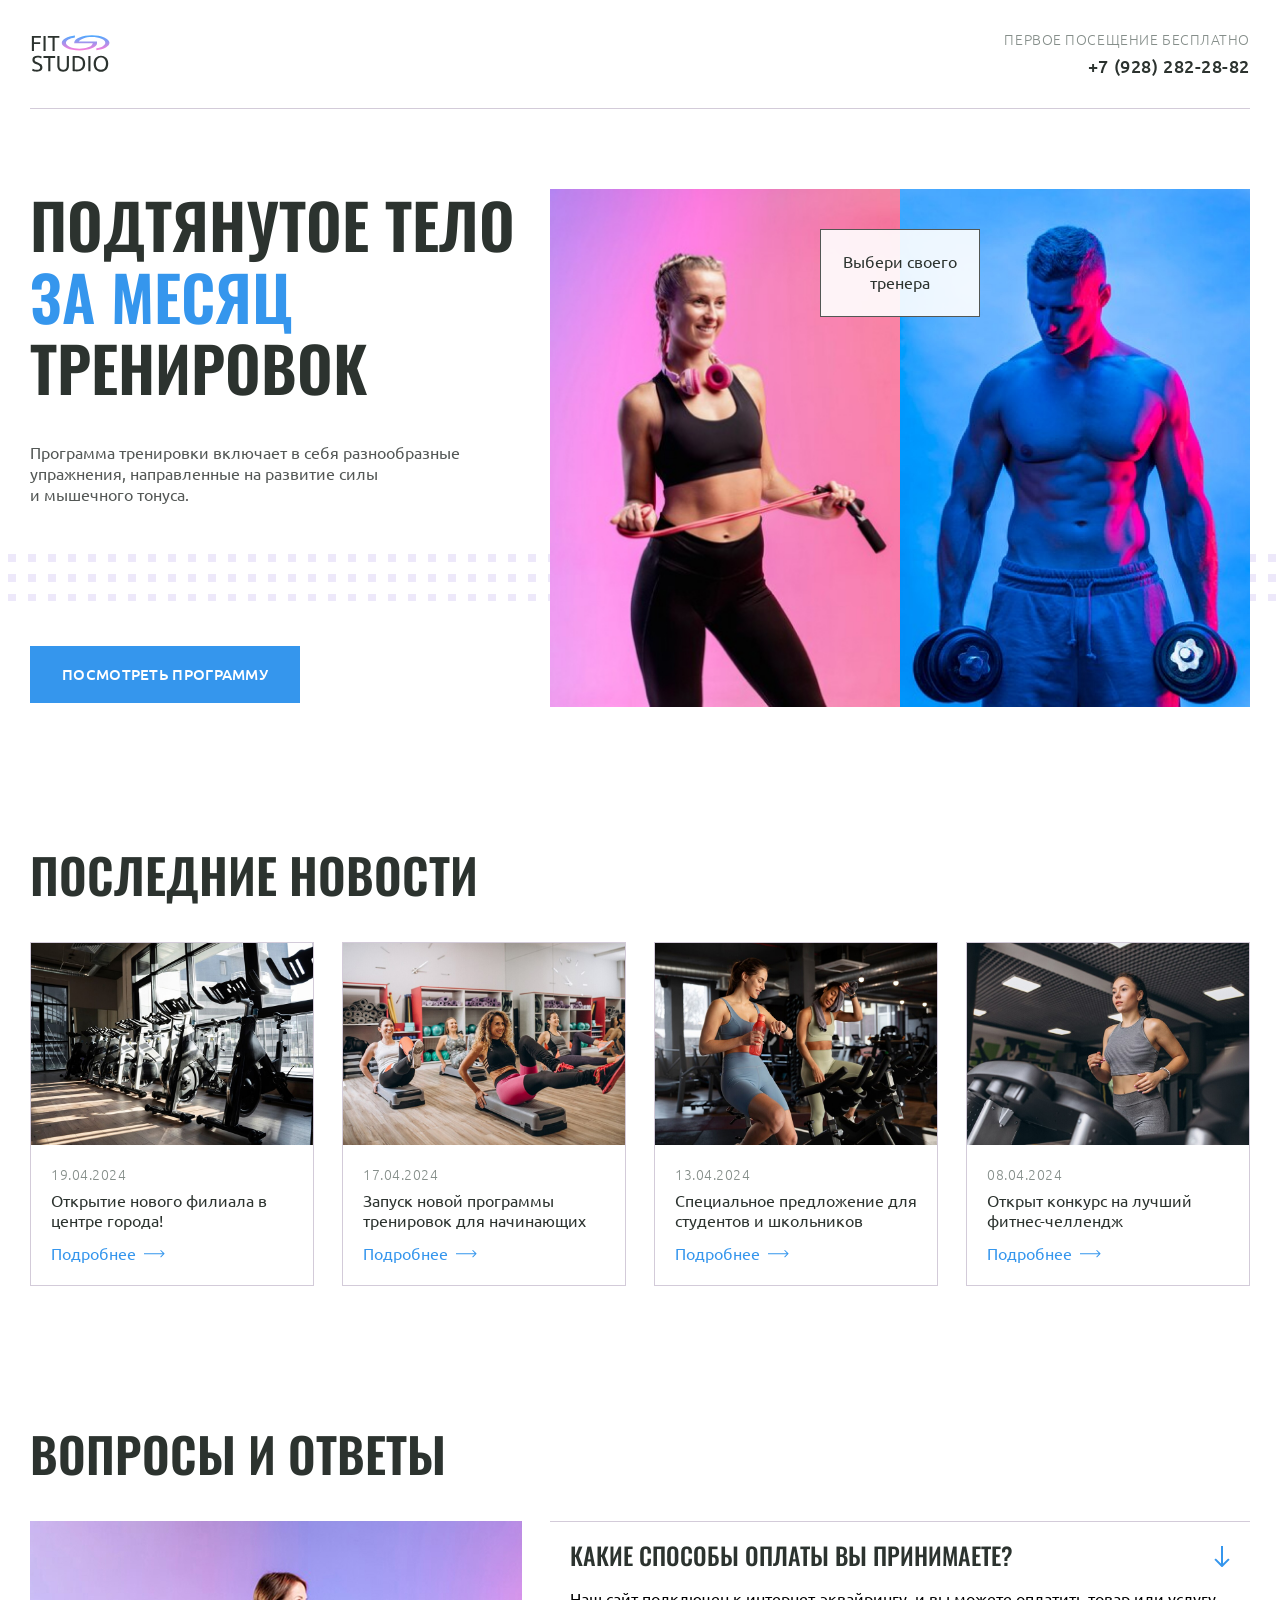
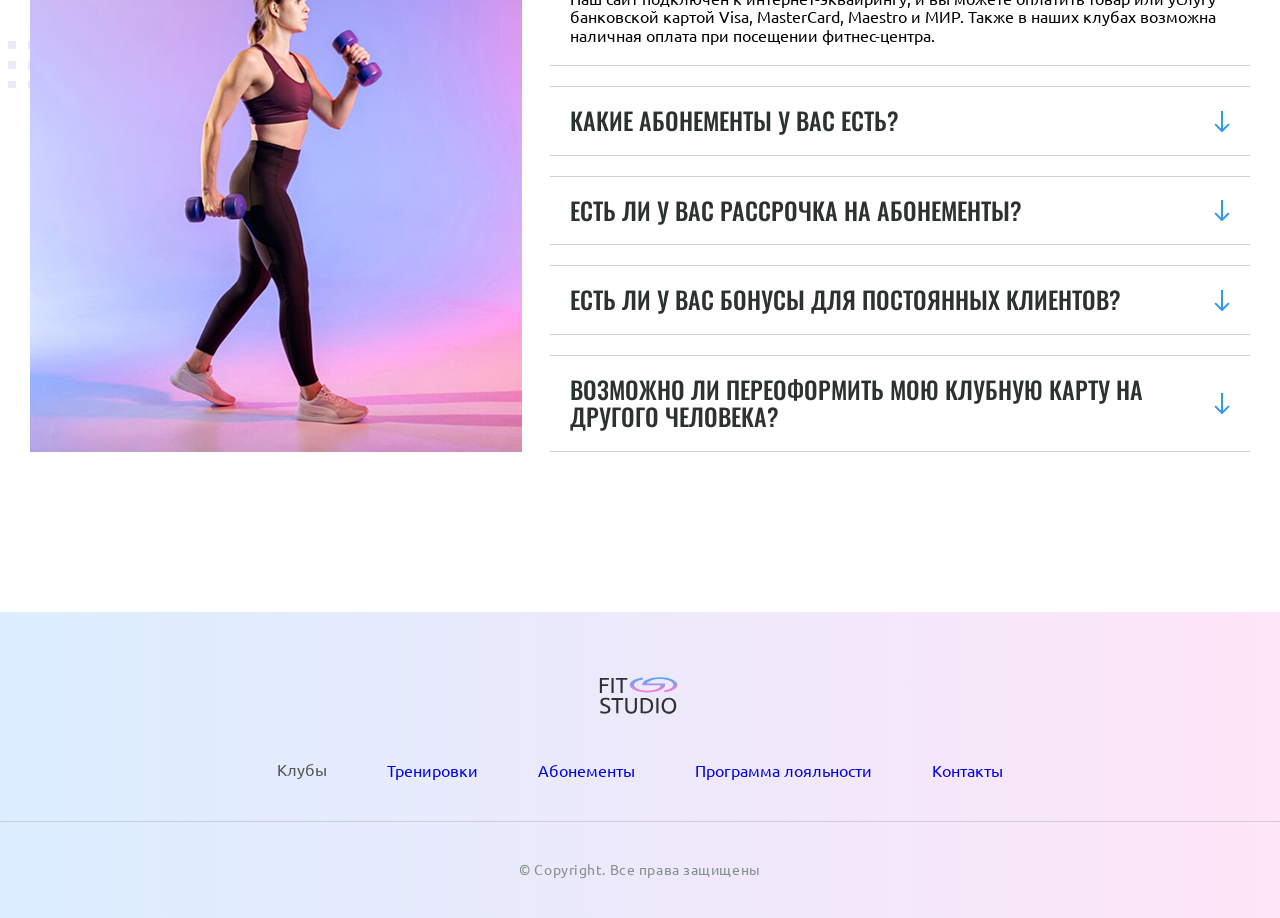
==== Work-1/fit-studio/index.html @ 38db40a4 "Add files via upload" ====
<!doctype html>
<html lang="ru" class="home-page">
	<head>
		<meta charset="UTF-8" />
		<meta name="viewport" content="width=device-width, initial-scale=1.0" />
		<title>Fit Studio - Главная</title>
		<link rel="stylesheet" href="./css/normalize.css" />
		<link rel="stylesheet" href="./css/fonts.css" />
		<link rel="stylesheet" href="./css/globals.css" />
		<link rel="stylesheet" href="./css/header.css" />
		<link rel="stylesheet" href="./css/index.css" />
		<link rel="stylesheet" href="./css/footer.css" />
		<link
			rel="icon"
			sizes="128x128"
			href="./images/favicon-icon.svg"
			type="image/x-svg+xml"
		/>
	</head>
	<body>
		<header class="header">
			<div class="container">
				<div class="header__inner">
					<a href="/" class="header__logo">
						<img
							class="header__logo-img"
							src="./images/logo-icon.svg"
							width="84"
							height="45"
							alt="Логотип Fit Studio"
						/>
					</a>
					<div class="header__phone text-sub">
						<p class="header__phone-text">Первое посещение бесплатно</p>
						<a class="header__phone-number" href="tel:+79282822882" type="phone"
							>+7 (928) 282-28-82</a
						>
					</div>
				</div>
			</div>
		</header>
		<section class="hero section decor">
			<div class="container hero__container">
				<div class="hero__info">
					<h1 class="hero__title">
						Подтянутое тело
						<strong class="hero__title-accent">за месяц</strong> тренировок
					</h1>
					<p class="hero__info-text text">
						Программа тренировки включает в себя разнообразные упражнения,
						направленные на развитие силы и мышечного тонуса.
					</p>
					<a class="hero__programm-button button" href="#"
						>Посмотреть программу</a
					>
				</div>
				<div class="hero__images">
					<p class="hero__choose text">Выбери своего тренера</p>
					<img
						class="hero__img-girl"
						src="./images/sporty-girl-img.jpg"
						width="347"
						height="513"
						alt="Спортивная девушка держит в руках скакалку"
					/>
					<img
						class="hero__img-man"
						src="./images/sporty-man-img.jpg"
						width="353"
						height="513"
						alt="Спортивный мужчина держит в руках гантели "
					/>
				</div>
			</div>
		</section>
		<section class="news section">
			<div class="container">
				<h2 class="title-large">Последние новости</h2>
				<div class="news__container">
					<article class="news__article">
						<header class="news__header">
							<img
								class="news__article-img news__article-img-gym"
								src="./images/news/news-1-img.jpg"
								width="284"
								height="203"
								alt="Велотренажёры в спортивном зале"
							/>
							<div class="news__info">
								<time class="news__date text-sub" c datetime="2024-04-19">
									19.04.2024
								</time>
								<h3 class="news__article-title text">
									Открытие нового филиала в центре города!
								</h3>
							</div>
						</header>
						<footer class="news__article-footer">
							<a class="news__link text" href="./article.html">Подробнее</a>
						</footer>
					</article>
					<article class="news__article">
						<header class="news__header">
							<img
								class="news__article-img news__article-img-sports-group"
								src="./images/news/news-2-img.jpg"
								width="284"
								height="203"
								alt="Группа женщин занимается спортом"
							/>
							<div class="news__info">
								<time class="news__date text-sub" c datetime="2024-04-17">
									17.04.2024
								</time>
								<h3 class="news__article-title text">
									Запуск новой программы тренировок для начинающих
								</h3>
							</div>
						</header>
						<footer class="news__article-footer">
							<a class="news__link text" href="#">Подробнее</a>
						</footer>
					</article>
					<article class="news__article">
						<header class="news__header">
							<img
								class="news__article-img news__article-img-girls"
								src="./images/news/news-3-img.jpg"
								width="284"
								height="203"
								alt="Две девушки занимаются на велотренажёрах"
							/>
							<div class="news__info">
								<time class="news__date text-sub" c datetime="2024-04-13">
									13.04.2024
								</time>
								<h3 class="news__article-title text">
									Специальное предложение для студентов и школьников
								</h3>
							</div>
						</header>
						<footer class="news__article-footer">
							<a class="news__link text" href="#">Подробнее</a>
						</footer>
					</article>
					<article class="news__article">
						<header class="news__header">
							<img
								class="news__article-img news__article-img-girl"
								src="./images/news/news-4-img.jpg"
								width="284"
								height="203"
								alt="Девушка занимается на беговой дорожке"
							/>
							<div class="news__info">
								<time class="news__date text-sub" c datetime="2024-04-08">
									08.04.2024
								</time>
								<h3 class="news__article-title text">
									Открыт конкурс на лучший фитнес-челлендж
								</h3>
							</div>
						</header>
						<footer class="news__article-footer">
							<a class="news__link text" href="#">Подробнее</a>
						</footer>
					</article>
				</div>
			</div>
		</section>
		<section class="faq section decor">
			<div class="container">
				<h2 class="faq__title title-large">Вопросы и ответы</h2>
				<div class="faq__container">
					<img
						class="faq__img"
						src="./images/sporty-girl-2-img.jpg"
						width="492"
						height="531"
						alt="Спортивная девушка занимается спортом с гантелями"
					/>
					<div class="faq-accordion">
						<details class="faq__details" name="faq" open>
							<summary class="faq__summary title-medium">
								Какие способы оплаты вы принимаете?
							</summary>
							<p class=faq__details-text "text">
								Наш сайт подключен к интернет-эквайрингу, и вы можете оплатить
								товар или услугу банковской картой Visa, MasterCard, Maestro и
								МИР. Также в наших клубах возможна наличная оплата при посещении
								фитнес-центра.
							</p>
						</details>
						<details class="faq__details" name="faq">
							<summary class="faq__summary title-medium">
								Какие абонементы у вас есть?
							</summary>
							<p class="faq__details-text text">
								Наш сайт подключен к интернет-эквайрингу, и вы можете оплатить
								товар или услугу банковской картой Visa, MasterCard, Maestro и
								МИР. Также в наших клубах возможна наличная оплата при посещении
								фитнес-центра.
							</p>
						</details>
						<details class="faq__details" name="faq">
							<summary class="faq__summary title-medium">
								Есть ли у вас рассрочка на абонементы?
							</summary>
							<p class="faq__details-text text">
								Наш сайт подключен к интернет-эквайрингу, и вы можете оплатить
								товар или услугу банковской картой Visa, MasterCard, Maestro и
								МИР. Также в наших клубах возможна наличная оплата при посещении
								фитнес-центра.
							</p>
						</details>
						<details class="faq__details" name="faq">
							<summary class="faq__summary title-medium">
								Есть ли у вас бонусы для постоянных клиентов?
							</summary>
							<p class="faq__details-text text">
								Наш сайт подключен к интернет-эквайрингу, и вы можете оплатить
								товар или услугу банковской картой Visa, MasterCard, Maestro и
							</p>
						</details>
						<details class="faq__details" name="faq">
							<summary class="faq__summary title-medium">
								Возможно ли переоформить мою клубную карту на другого человека?
							</summary>
							<p class="faq__details-text text">
								Наш сайт подключен к интернет-эквайрингу, и вы можете оплатить
								товар или услугу банковской картой Visa, MasterCard, Maestro и
							</p>
						</details>
					</div>
				</div>
			</div>
		</section>
		<footer class="footer">
			<div class="footer__top">
				<div class="container">
					<a class="footer__logo" href="/">
						<img
							class="footer__logo-img"
							src="./images/logo-icon.svg"
							width="84"
							height="45"
							alt="Логотип Fit Studio"
						/>
					</a>
					<nav class="footer__menu">
						<ul class="footer__list">
							<li class="footer__list-item">
								<a href="#" class="footer__link">Клубы</a>
							</li>
							<li class="footer__list-item">
								<a href="#" class="footer-link">Тренировки</a>
							</li>
							<li class="footer__list-item">
								<a href="#" class="footer-link">Абонементы</a>
							</li>
							<li class="footer__list-item">
								<a href="#" class="footer-link">Программа лояльности</a>
							</li>
							<li class="footer__list-item">
								<a href="#" class="footer-link">Контакты</a>
							</li>
						</ul>
					</nav>
				</div>
			</div>
			<div class="container">
				<p class="copyright">&copy; Copyright. Все права защищены</p>
			</div>
		</footer>
	</body>
</html>
---- Work-1/fit-studio/css/fonts.css ----
@font-face {
	font-family: "Ubuntu";
	src:
		local("Ubuntu"),
		url("../fonts/UbuntuLight.woff2") format("woff2");
	font-weight: 300;
	font-style: normal;
	font-display: swap;
}

@font-face {
	font-family: "Ubuntu";
	src:
		local("Ubuntu"),
		url("../fonts/UbuntuRegular.woff2") format("woff2");
	font-weight: 400;
	font-style: normal;
	font-display: swap;
}

@font-face {
	font-family: "Ubuntu";
	src:
		local("Ubuntu"),
		url("../fonts/UbuntuMedium.woff2") format("woff2");
	font-weight: 500;
	font-style: normal;
	font-display: swap;
}

@font-face {
	font-family: "Oswald";
	src:
		local("Oswald"),
		url("../fonts/OswaldMedium.woff2") format("woff2");
	font-weight: 500;
	font-style: normal;
	font-display: swap;
}

@font-face {
	font-family: "Oswald";
	src:
		local("Oswald"),
		url("../fonts/OswaldSemiBold.woff2") format("woff2");
	font-weight: 600;
	font-style: normal;
	font-display: swap;
}
---- Work-1/fit-studio/css/globals.css ----
html {
	font-family: Ubuntu, sans-serif;
	font-weight: 400;
}

body *,
*::before,
*::after {
	box-sizing: border-box;
}

body {
	display: flex;
	flex-direction: column;
	min-width: 375px;
	min-height: 100vh;
}

h1,
h2,
h3,
h4,
h5,
h6,
p {
	margin: 0;
}

a {
	text-decoration: none;
}

img {
	max-width: 100%;
	height: auto;
	object-fit: cover;
}

a,
button {
	outline: none;
}

.container {
	max-width: 1250px;
	margin: 0 auto;
	padding: 0 15px;
}

.text {
	font-weight: 400;
	font-size: 16px;
	line-height: 130%;
	color: #535755;
}

.button {
	display: inline-block;
	padding: 19px 32px;
	background: #3596ed;
	font-weight: 500;
	font-size: 15px;
	line-height: 130%;
	letter-spacing: 0.02em;
	text-align: center;
	text-transform: uppercase;
	color: #fff;
	transition:
		opacity 0.2s,
		background-color 0.2s;
}

.button:hover {
	opacity: 0.8;
}

.button:not(:disabled):active {
	background-color: #2d82cd;
}

button.button:disabled {
	opacity: 0.65;
	cursor: default;
}

.section {
	margin-bottom: 140px;
}

.title-large {
	max-width: 596px;
	margin-bottom: 40px;
	font-family: Oswald, sans-serif;
	font-weight: 600;
	line-height: 115%;
	font-size: 48px;
	text-transform: uppercase;
	color: #2c332f;
}

.title-medium {
	font-weight: 500;
	font-size: 24px;
	font-family: Oswald, sans-serif;
	line-height: 115%;
	text-transform: uppercase;
	color: #2c332f;
}

.text-sub {
	font-weight: 300;
	font-size: 14px;
	letter-spacing: 0.04em;
	text-transform: uppercase;
	color: #858e8a;
}

.decor::before {
	content: "";
	position: absolute;
	background: url(../images/decor-icon.svg) repeat-x;
	z-index: -1;
	width: calc(50% - 250px);
	height: 47px;
}

a:focus-visible,
button:focus-visible,
summary:focus-visible {
	outline: 2px solid #3596ed;
	outline-offset: 1px;
}

@media (width <= 992px) {
	.container {
		max-width: 768px;
	}
}

@media (width <= 768px) {
	.container {
		max-width: 576px;
	}

	.title-large {
		font-size: 40px;
		margin-bottom: 30px;
	}

	.title-medium {
		font-size: 22px;
	}

	.home-page .title-large {
		max-width: inherit;
		text-align: center;
	}
}

@media (width <= 576px) {
	.section {
		margin-bottom: 80px;
	}

	.title-large {
		font-size: 32px;
	}

	.title-medium {
		font-size: 18px;
	}
}
---- Work-1/fit-studio/css/header.css ----
.header__inner {
	display: -webkit-box;
	display: -ms-flexbox;
	display: flex;
	-webkit-box-pack: justify;
	-ms-flex-pack: justify;
	justify-content: space-between;
	-webkit-box-align: center;
	-ms-flex-align: center;
	align-items: center;
	gap: 10px;
	padding-top: 30px;
	padding-bottom: 30px;
	border-bottom: 1px solid #d3cbd9;
}

.header__phone {
	text-align: right;
}

.header__phone-text {
	margin-bottom: 8px;
}

.header__phone-number {
	font-weight: 500;
	font-size: 18px;
	color: #2c332f;
	-webkit-transition: color 0.2s;
	transition: color 0.2s;
}

.header__phone-number:hover {
	color: #3596ed;
}
---- Work-1/fit-studio/css/index.css ----
.hero {
	position: relative;
	padding-top: 80px;
}

.hero::before {
	bottom: 106px;
	width: 100%;
}

.hero__container {
	display: -webkit-box;
	display: -ms-flexbox;
	display: flex;
	gap: 28px;
}

.hero__info {
	max-width: 492px;
}

.hero__title {
	font-family: "Oswald", sans-serif;
	margin-bottom: 40px;
	font-weight: 600;
	font-size: 62px;
	line-height: 115%;
	text-transform: uppercase;
	color: #2c332f;
}

.hero__title-accent {
	color: #3596ed;
	font-weight: 600;
}

.hero__info-text {
	max-width: 440px;
	margin-bottom: 140px;
}

.hero__images {
	display: -webkit-box;
	display: -ms-flexbox;
	display: flex;
	position: relative;
}

.hero__choose {
	position: absolute;
	top: 40px;
	left: 50%;
	-webkit-transform: translateX(-50%);
	-ms-transform: translateX(-50%);
	transform: translateX(-50%);
	max-width: 160px;
	border: 1px solid #535755;
	padding: 22px;
	background: rgba(255, 255, 255, 0.9);
	color: #2c332f;
	text-align: center;
}

.news__container {
	display: -webkit-box;
	display: -ms-flexbox;
	display: flex;
	gap: 28px;
}

.news__article {
	display: -webkit-box;
	display: -ms-flexbox;
	display: flex;
	-webkit-box-orient: vertical;
	-webkit-box-direction: normal;
	-ms-flex-direction: column;
	flex-direction: column;
	-webkit-box-flex: 1;
	-ms-flex: 1 1 25%;
	flex: 1 1 25%;
	max-width: 284px;
	border: 1px solid #d3cbd9;
	overflow: hidden;
	background-color: #fff;
}

.news__article-img {
	display: block;
}

.news__info {
	padding: 20px 20px 0;
	margin-bottom: 12px;
}

.news__date {
	display: inline-block;
	margin-bottom: 8px;
}

.news__article-title {
	color: #2c332f;
}

.news__article-footer {
	padding: 0 20px 20px;
	margin-top: auto;
}

.news__link {
	color: #3596ed;
}

.news__link {
	display: -webkit-inline-box;
	display: -ms-inline-flexbox;
	display: inline-flex;
	-webkit-box-align: center;
	-ms-flex-align: center;
	align-items: center;
	gap: 8px;
}

.news__link::after {
	content: "";
	background: url(../images/arrow-right-icon.svg) no-repeat;
	width: 22px;
	height: 9px;
	-webkit-transition: -webkit-transform 0.2s;
	transition: -webkit-transform 0.2s;
	transition: transform 0.2s;
	transition:
		transform 0.2s,
		-webkit-transform 0.2s;
	transition:
		transform 0.2s,
		-webkit-transform 0.2s;
}

.news__link:hover::after {
	-webkit-transform: translateX(5px);
	-ms-transform: translateX(5px);
	transform: translateX(5px);
}

.faq {
	position: relative;
}

.faq::before {
	top: 215px;
}

.faq__container {
	display: -webkit-box;
	display: -ms-flexbox;
	display: flex;
	-webkit-box-align: start;
	-ms-flex-align: start;
	align-items: flex-start;
	gap: 28px;
}

.faq__details {
	margin-bottom: 20px;
	border-block: 1px solid #d3cbd9;
}

.faq__accordion:last-child {
	margin-bottom: 0;
}

.faq__accordion[open] .faq__summary::after {
	-webkit-transform: rotate(180deg);
	-ms-transform: rotate(180deg);
	transform: rotate(180deg);
}

.faq__summary {
	display: -webkit-box;
	display: -ms-flexbox;
	display: flex;
	-webkit-box-align: center;
	-ms-flex-align: center;
	align-items: center;
	-webkit-box-pack: justify;
	-ms-flex-pack: justify;
	justify-content: space-between;
	gap: 10px;
	list-style: none;
	padding: 20px;
	cursor: pointer;
}

.faq__summary::after {
	content: "";
	display: inline-block;
	-ms-flex-negative: 0;
	flex-shrink: 0;
	width: 17px;
	height: 22px;
	background: url("../images/arrow-down-icon.svg") no-repeat center / cover;
}

.faq__summary::-webkit-details-marker {
	display: none;
}

.faq__details-text {
	padding: 0 20px 20px;
}

@media (width <= 1440px) {
	.hero__images img {
		width: 50%;
	}
}

@media (width <= 992px) {
	.hero::after {
		display: none;
	}

	.hero__container {
		-webkit-box-orient: vertical;
		-webkit-box-direction: normal;
		-ms-flex-direction: column;
		flex-direction: column;
		-webkit-box-align: center;
		-ms-flex-align: center;
		align-items: center;
	}

	.hero__info {
		text-align: center;
	}

	.hero__title {
		font-size: 52px;
		margin-bottom: 30px;
	}

	.hero__info-text {
		max-width: inherit;
		margin-bottom: 30px;
	}

	.news__container {
		-ms-flex-wrap: wrap;
		flex-wrap: wrap;
		-webkit-box-pack: center;
		-ms-flex-pack: center;
		justify-content: center;
		gap: 20px;
	}

	.news__article {
		-ms-flex-preferred-size: 50%;
		flex-basis: 50%;
		max-width: 350px;
	}

	.news__article-img {
		width: 100%;
	}

	.faq__container {
		-webkit-box-orient: vertical;
		-webkit-box-direction: reverse;
		-ms-flex-direction: column-reverse;
		flex-direction: column-reverse;
		-webkit-box-align: center;
		-ms-flex-align: center;
		align-items: center;
	}

	.faq::before {
		display: none;
	}
}

@media (width <= 768px) {
	.hero__title {
		font-size: 50px;
	}

	.faq .title-large {
		font-size: 40px;
	}

	.news__article {
		-ms-flex-preferred-size: 100%;
		flex-basis: 100%;
		max-width: 400px;
	}
}

@media (width <= 576px) {
	.hero {
		padding-top: 60px;
	}

	.hero__title {
		font-size: 42px;
	}

	.hero__info {
		max-width: 410px;
	}

	.hero__choose {
		font-size: 14px;
		padding: 10px;
		max-width: 125px;
	}
}
---- Work-1/fit-studio/css/footer.css ----
.footer {
	padding: 60px 0 40px;
	margin-top: auto;
	background-image: -webkit-gradient(
		linear,
		left top,
		right top,
		from(rgba(73, 169, 255, 0.2)),
		to(rgba(252, 124, 217, 0.2))
	);
	background-image: linear-gradient(
		90deg,
		rgba(73, 169, 255, 0.2) 0%,
		rgba(252, 124, 217, 0.2) 100%
	);
	text-align: center;
}

.footer__top {
	padding-bottom: 40px;
	border-bottom: 1px solid #d3cbd9;
	margin-bottom: 40px;
}

.footer__logo {
	margin-bottom: 40px;
	display: inline-block;
}

.footer__list {
	display: -webkit-box;
	display: -ms-flexbox;
	display: flex;
	list-style: none;
	-webkit-box-pack: center;
	-ms-flex-pack: center;
	justify-content: center;
	-webkit-box-align: center;
	-ms-flex-align: center;
	align-items: center;
	margin: 0;
	padding: 0;
	gap: 60px;
}

.footer__link {
	font-weight: 400;
	font-size: 16px;
	line-height: 130%;
	color: #535755;
	-webkit-transition: color 0.2s;
	transition: color 0.2s;
}

.footer__link:hover {
	color: #3596ed;
}

.copyright {
	font-weight: 400;
	font-size: 14px;
	letter-spacing: 0.04em;
	color: #858e8a;
}

@media (max-width: 768px) {
	.footer__list {
		gap: 25px;
		-webkit-box-orient: vertical;
		-webkit-box-direction: normal;
		-ms-flex-direction: column;
		flex-direction: column;
	}
}

@media (max-width: 576px) {
	.footer {
		padding-top: 40px;
	}
}
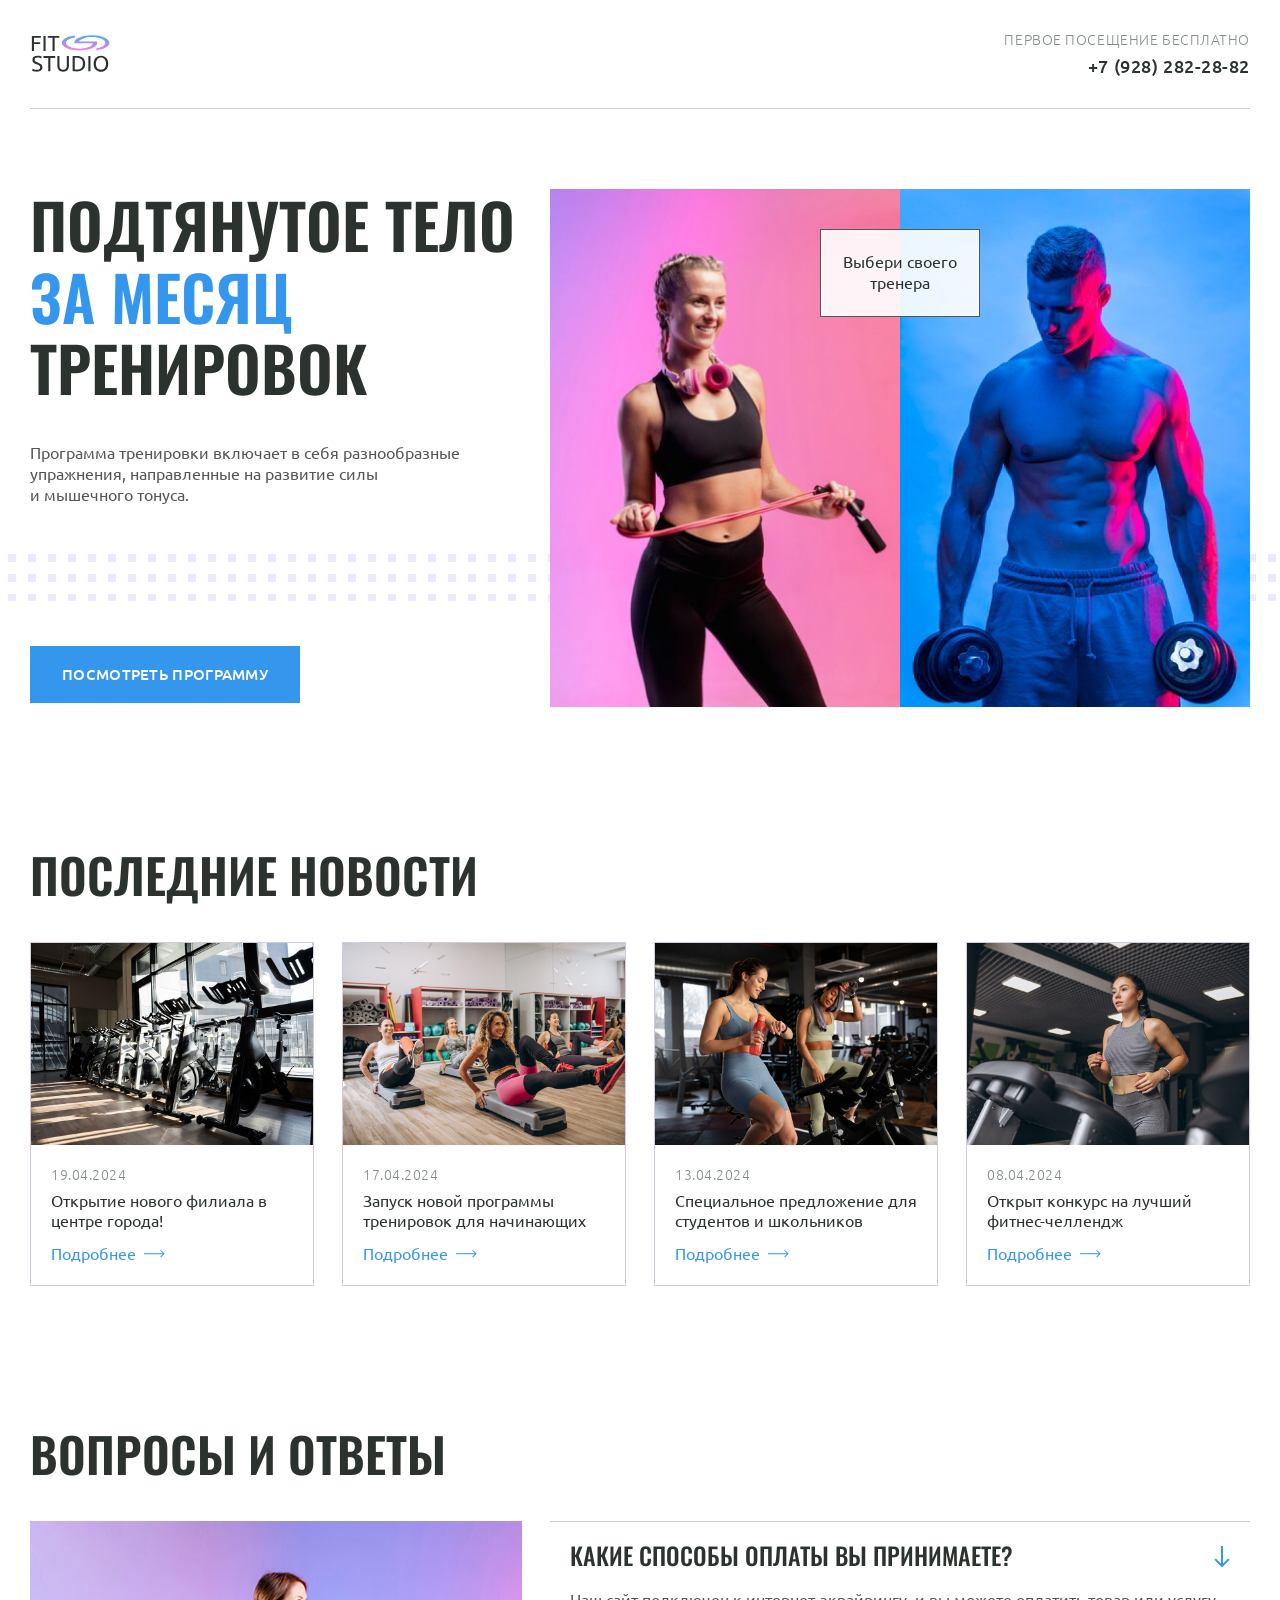
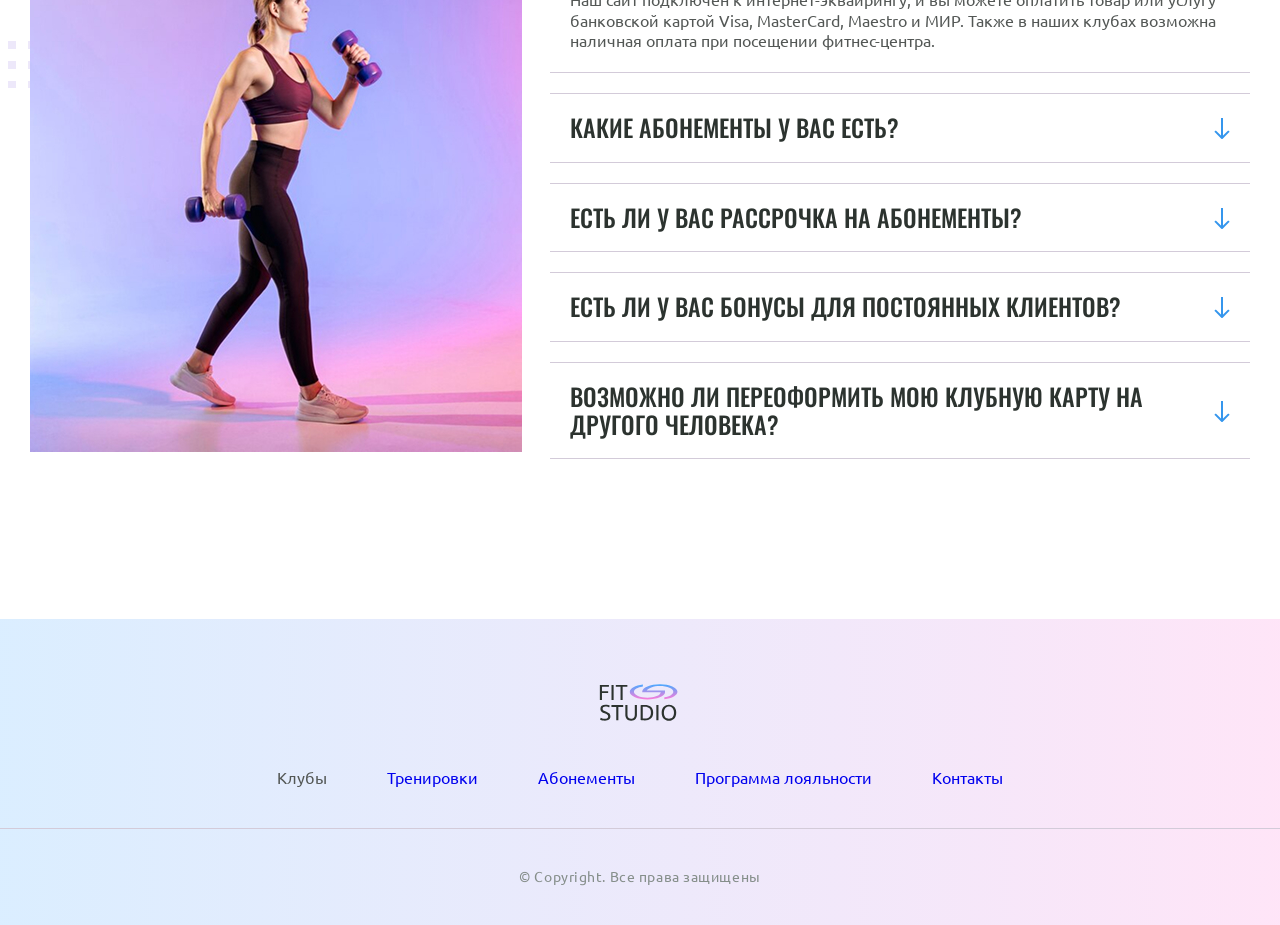
==== commit e49911de: "Update index.html" ====
--- a/Work-1/fit-studio/index.html
+++ b/Work-1/fit-studio/index.html
@@ -184,7 +184,18 @@
 							<summary class="faq__summary title-medium">
 								Какие способы оплаты вы принимаете?
 							</summary>
-							<p class=faq__details-text "text">
+							<p class="faq__details-text text">
+								Наш сайт подключен к интернет-эквайрингу, и вы можете оплатить
+								товар или услугу банковской картой Visa, MasterCard, Maestro и
+								МИР. Также в наших клубах возможна наличная оплата при посещении
+								фитнес-центра.
+							</p>
+						</details>
+						<details class="faq__details text" name="faq">
+							<summary class="faq__summary title-medium">
+								Какие абонементы у вас есть?
+							</summary>
+							<p class="faq__details-text text">
 								Наш сайт подключен к интернет-эквайрингу, и вы можете оплатить
 								товар или услугу банковской картой Visa, MasterCard, Maestro и
 								МИР. Также в наших клубах возможна наличная оплата при посещении
@@ -193,7 +204,7 @@
 						</details>
 						<details class="faq__details" name="faq">
 							<summary class="faq__summary title-medium">
-								Какие абонементы у вас есть?
+								Есть ли у вас рассрочка на абонементы?
 							</summary>
 							<p class="faq__details-text text">
 								Наш сайт подключен к интернет-эквайрингу, и вы можете оплатить
@@ -204,7 +215,7 @@
 						</details>
 						<details class="faq__details" name="faq">
 							<summary class="faq__summary title-medium">
-								Есть ли у вас рассрочка на абонементы?
+								Есть ли у вас бонусы для постоянных клиентов?
 							</summary>
 							<p class="faq__details-text text">
 								Наш сайт подключен к интернет-эквайрингу, и вы можете оплатить
@@ -215,20 +226,13 @@
 						</details>
 						<details class="faq__details" name="faq">
 							<summary class="faq__summary title-medium">
-								Есть ли у вас бонусы для постоянных клиентов?
-							</summary>
-							<p class="faq__details-text text">
-								Наш сайт подключен к интернет-эквайрингу, и вы можете оплатить
-								товар или услугу банковской картой Visa, MasterCard, Maestro и
-							</p>
-						</details>
-						<details class="faq__details" name="faq">
-							<summary class="faq__summary title-medium">
 								Возможно ли переоформить мою клубную карту на другого человека?
 							</summary>
 							<p class="faq__details-text text">
 								Наш сайт подключен к интернет-эквайрингу, и вы можете оплатить
 								товар или услугу банковской картой Visa, MasterCard, Maestro и
+								МИР. Также в наших клубах возможна наличная оплата при посещении
+								фитнес-центра.
 							</p>
 						</details>
 					</div>
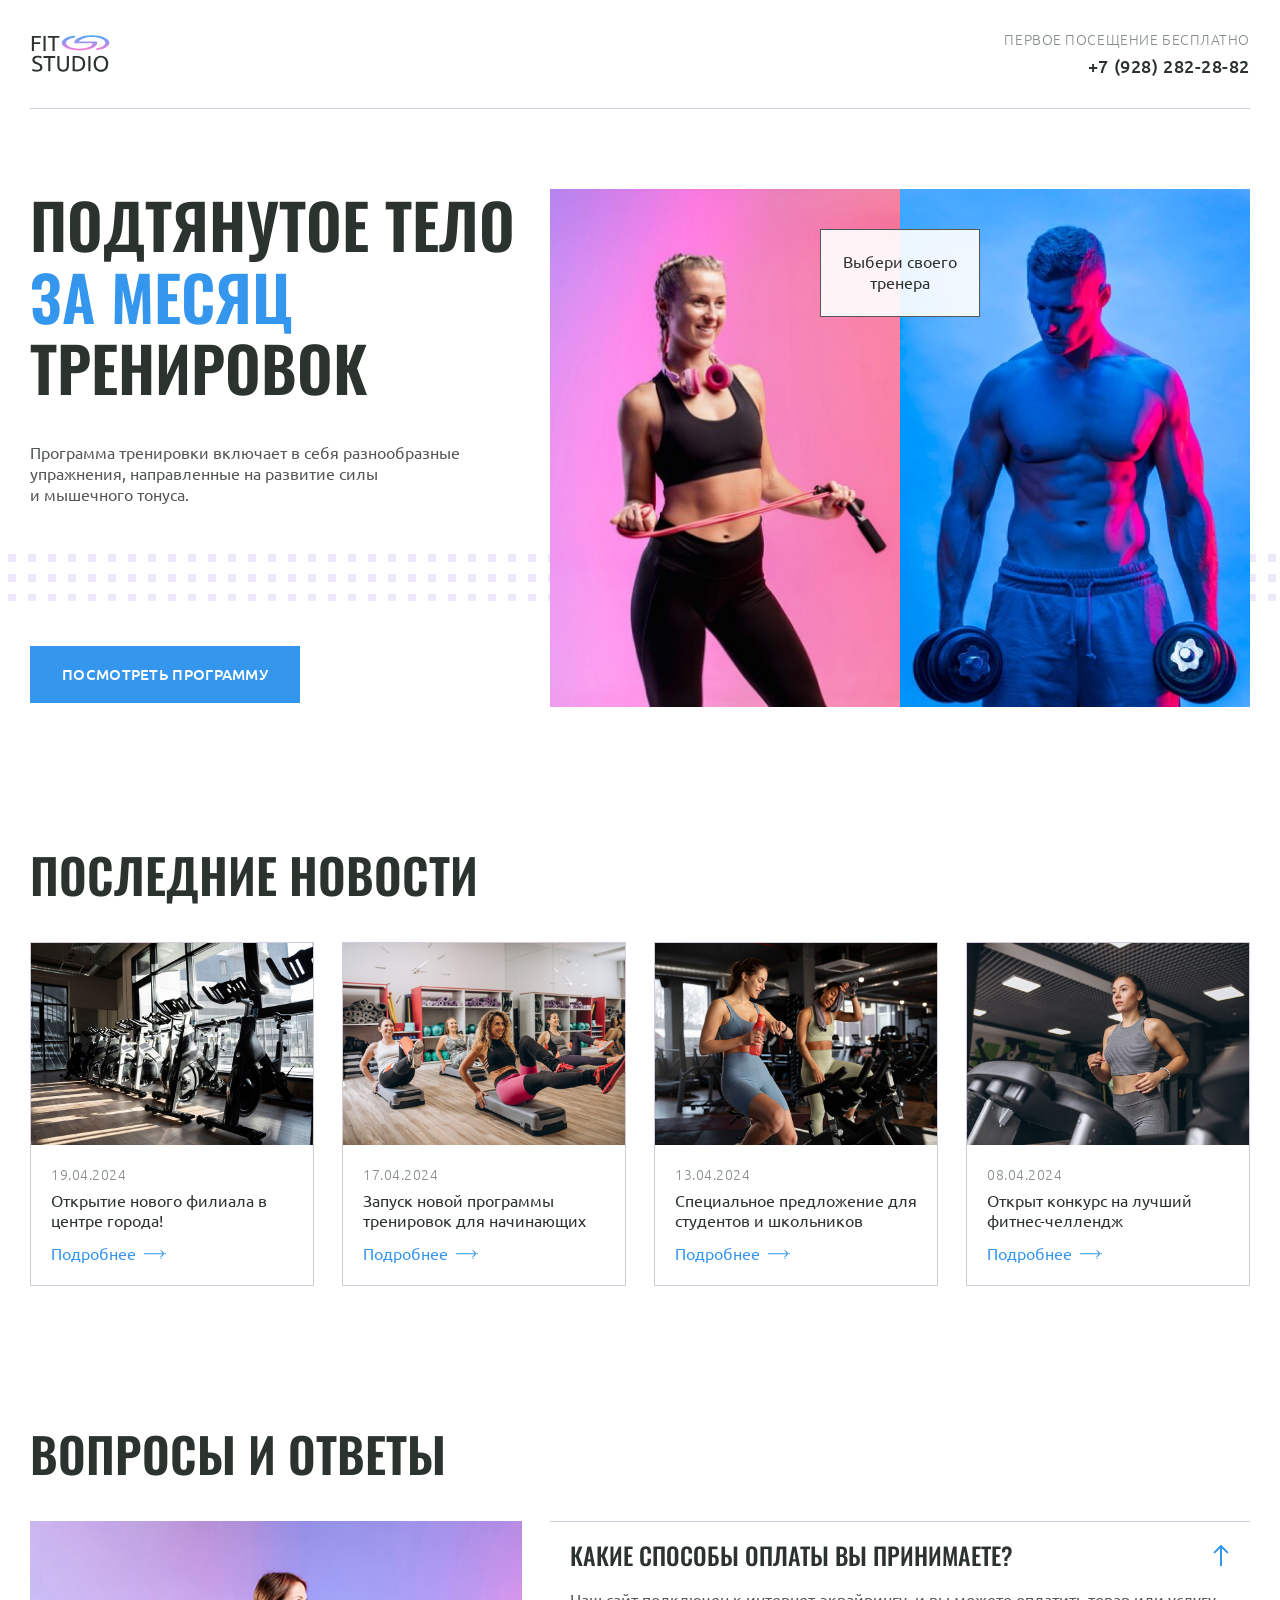
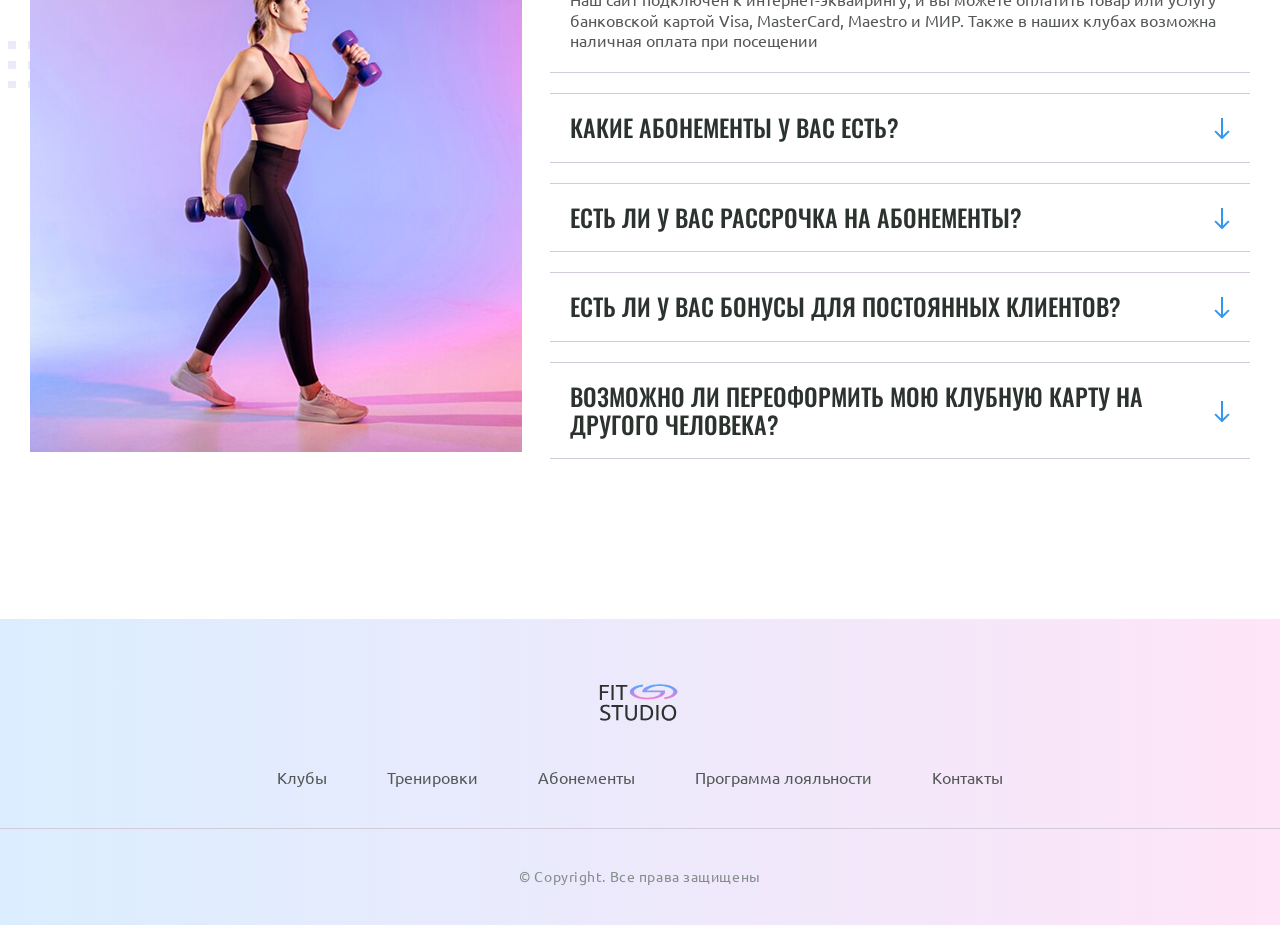
==== commit 5f9a14c3: "Add files via upload" ====
--- a/Work-1/fit-studio/index.html
+++ b/Work-1/fit-studio/index.html
@@ -188,10 +188,9 @@
 								Наш сайт подключен к интернет-эквайрингу, и вы можете оплатить
 								товар или услугу банковской картой Visa, MasterCard, Maestro и
 								МИР. Также в наших клубах возможна наличная оплата при посещении
-								фитнес-центра.
-							</p>
-						</details>
-						<details class="faq__details text" name="faq">
+							</p>
+						</details>
+						<details class="faq__details" name="faq">
 							<summary class="faq__summary title-medium">
 								Какие абонементы у вас есть?
 							</summary>
@@ -257,16 +256,16 @@
 								<a href="#" class="footer__link">Клубы</a>
 							</li>
 							<li class="footer__list-item">
-								<a href="#" class="footer-link">Тренировки</a>
-							</li>
-							<li class="footer__list-item">
-								<a href="#" class="footer-link">Абонементы</a>
-							</li>
-							<li class="footer__list-item">
-								<a href="#" class="footer-link">Программа лояльности</a>
-							</li>
-							<li class="footer__list-item">
-								<a href="#" class="footer-link">Контакты</a>
+								<a href="#" class="footer__link">Тренировки</a>
+							</li>
+							<li class="footer__list-item">
+								<a href="#" class="footer__link">Абонементы</a>
+							</li>
+							<li class="footer__list-item">
+								<a href="#" class="footer__link">Программа лояльности</a>
+							</li>
+							<li class="footer__list-item">
+								<a href="#" class="footer__link">Контакты</a>
 							</li>
 						</ul>
 					</nav>
@@ -278,4 +277,3 @@
 		</footer>
 	</body>
 </html>
-
--- a/Work-1/fit-studio/css/globals.css
+++ b/Work-1/fit-studio/css/globals.css
@@ -170,3 +170,11 @@
 		font-size: 18px;
 	}
 }
+
+.article-mb-1 {
+	margin-bottom: 80px;
+}
+
+.article-mb-2 {
+	margin-bottom: 40px;
+}
--- a/Work-1/fit-studio/css/index.css
+++ b/Work-1/fit-studio/css/index.css
@@ -124,18 +124,17 @@
 
 .news__link::after {
 	content: "";
-	background: url(../images/arrow-right-icon.svg) no-repeat;
+	display: inline-block;
 	width: 22px;
 	height: 9px;
+	background-image: url("../images/arrow-right-icon.svg");
 	-webkit-transition: -webkit-transform 0.2s;
 	transition: -webkit-transform 0.2s;
+	-o-transition: transform 0.2s;
 	transition: transform 0.2s;
 	transition:
 		transform 0.2s,
 		-webkit-transform 0.2s;
-	transition:
-		transform 0.2s,
-		-webkit-transform 0.2s;
 }
 
 .news__link:hover::after {
@@ -171,7 +170,7 @@
 	margin-bottom: 0;
 }
 
-.faq__accordion[open] .faq__summary::after {
+details[open] summary::after {
 	-webkit-transform: rotate(180deg);
 	-ms-transform: rotate(180deg);
 	transform: rotate(180deg);
